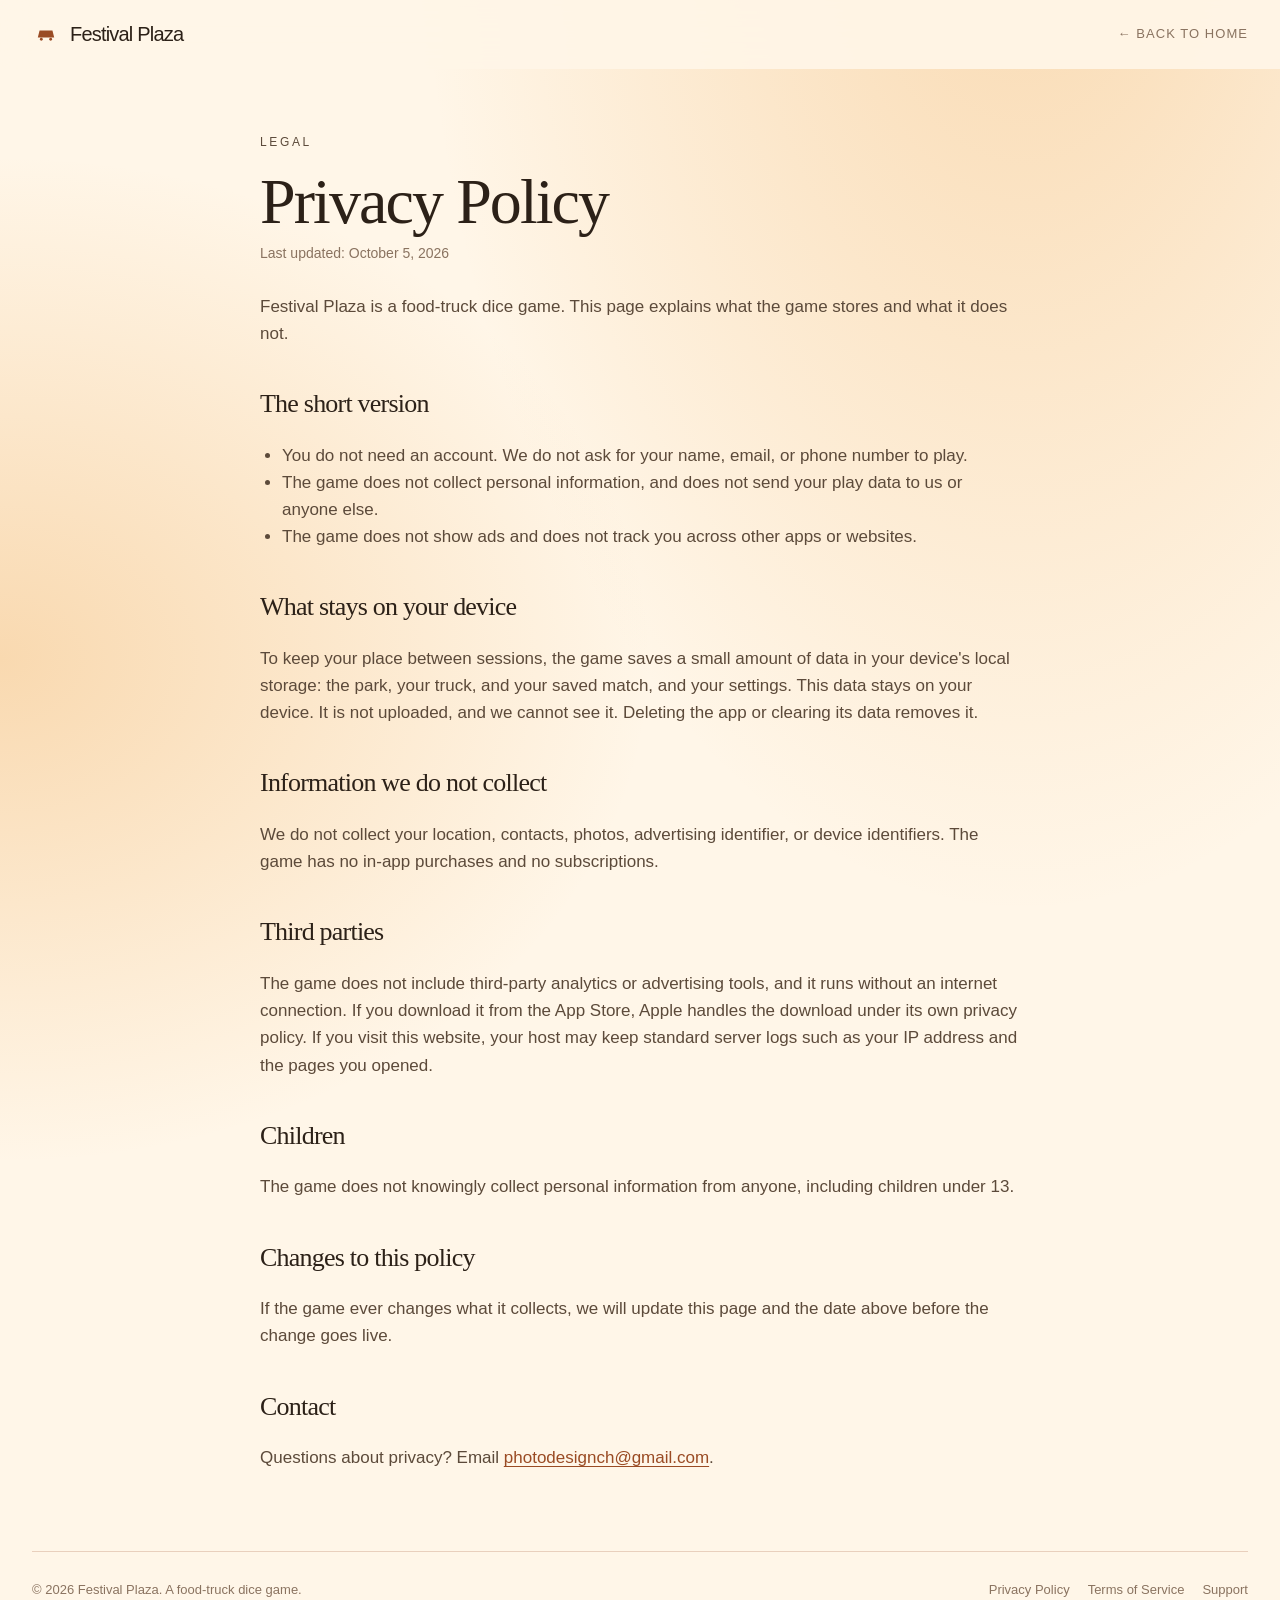
==== privacy.html @ 1b6e2250 "initial page" ====
<!doctype html>
<html lang="en">
<head>
<meta charset="utf-8">
<meta name="viewport" content="width=device-width, initial-scale=1">
<meta name="theme-color" content="#fff6e8">
<meta name="description" content="How Festival Plaza handles your information.">
<title>Privacy Policy — Festival Plaza</title>
<link rel="icon" href="data:image/svg+xml,%3Csvg xmlns='http://www.w3.org/2000/svg' viewBox='0 0 64 64'%3E%3Crect width='64' height='64' rx='16' fill='%23fff6e8'/%3E%3Cpath d='M18 40h28l-4-16H22z' fill='%239a4b24'/%3E%3Ccircle cx='24' cy='44' r='3' fill='%232c2118'/%3E%3Ccircle cx='40' cy='44' r='3' fill='%232c2118'/%3E%3C/svg%3E">
<link rel="stylesheet" href="styles.css">
</head>
<body>
<header class="nav">
  <a class="brand" href="index.html" aria-label="Festival Plaza home"><svg viewBox="0 0 48 48" fill="none" aria-hidden="true"><path d="M10 30h28l-3-12H13z" fill="currentColor"/><circle cx="16" cy="33" r="2.4" fill="currentColor"/><circle cx="32" cy="33" r="2.4" fill="currentColor"/></svg>Festival Plaza</a>
  <nav class="nav-links" aria-label="Page"><a href="index.html">&larr; Back to home</a></nav>
</header>
<main class="legal">

<p class="kicker">Legal</p>
<h1>Privacy Policy</h1>
<p class="updated">Last updated: October 5, 2026</p>
<p>Festival Plaza is a food-truck dice game. This page explains what the game stores and what it does not.</p>

<h2>The short version</h2>
<ul>
<li>You do not need an account. We do not ask for your name, email, or phone number to play.</li>
<li>The game does not collect personal information, and does not send your play data to us or anyone else.</li>
<li>The game does not show ads and does not track you across other apps or websites.</li>
</ul>

<h2>What stays on your device</h2>
<p>To keep your place between sessions, the game saves a small amount of data in your device's local storage: the park, your truck, and your saved match, and your settings. This data stays on your device. It is not uploaded, and we cannot see it. Deleting the app or clearing its data removes it.</p>

<h2>Information we do not collect</h2>
<p>We do not collect your location, contacts, photos, advertising identifier, or device identifiers. The game has no in-app purchases and no subscriptions.</p>

<h2>Third parties</h2>
<p>The game does not include third-party analytics or advertising tools, and it runs without an internet connection. If you download it from the App Store, Apple handles the download under its own privacy policy. If you visit this website, your host may keep standard server logs such as your IP address and the pages you opened.</p>

<h2>Children</h2>
<p>The game does not knowingly collect personal information from anyone, including children under 13.</p>

<h2>Changes to this policy</h2>
<p>If the game ever changes what it collects, we will update this page and the date above before the change goes live.</p>

<h2>Contact</h2>
<p>Questions about privacy? Email <a href="mailto:photodesignch@gmail.com">photodesignch@gmail.com</a>.</p>

</main>
<footer>
  <p>&copy; 2026 Festival Plaza. A food-truck dice game.</p>
  <p class="legal-links"><a href="privacy.html">Privacy Policy</a> <a href="terms.html">Terms of Service</a> <a href="support.html">Support</a></p>
</footer>
</body>
</html>
---- styles.css ----
:root {
  --bg: #fff6e8;
  --bg-raise: #fffaf3;
  --ink: #2c2118;
  --body: #5c4a3a;
  --muted: #8a7360;
  --line: rgba(154, 75, 36, 0.22);
  --accent: #9a4b24;
  --accent-ink: #fff8ef;
  --amber: #8a5a18;
  --glow: rgba(238, 163, 71, 0.35);
  --shadow: 0 24px 60px rgba(80, 40, 10, 0.12);
  --nav: rgba(255, 246, 232, 0.92);
  --frame: #fffaf3;
  --panel: rgba(255, 255, 255, 0.7);
  --viewer: #fffaf3;
  --serif: "Iowan Old Style", "Palatino Linotype", Palatino, Georgia, serif;
  --sans: "Avenir Next", Avenir, "Segoe UI", sans-serif;
}

* { box-sizing: border-box; }
html { scroll-behavior: smooth; }
body {
  margin: 0;
  background:
    radial-gradient(ellipse at 80% -10%, var(--glow), transparent 42%),
    radial-gradient(ellipse at 0% 40%, var(--glow), transparent 36%),
    var(--bg);
  color: var(--ink);
  font: 17px/1.6 var(--sans);
  -webkit-font-smoothing: antialiased;
}
img { max-width: 100%; height: auto; display: block; }
a { color: inherit; }
button, a { -webkit-tap-highlight-color: transparent; }
:focus-visible { outline: 2px solid var(--accent); outline-offset: 3px; }

.skip {
  position: absolute;
  left: 12px;
  top: 12px;
  transform: translateY(-160%);
  background: var(--accent);
  color: var(--accent-ink);
  padding: 8px 12px;
  z-index: 20;
}
.skip:focus { transform: none; }

.nav {
  position: sticky;
  top: 0;
  z-index: 10;
  display: flex;
  align-items: center;
  gap: 28px;
  padding: 18px 32px;
  background: var(--nav);
  backdrop-filter: blur(16px);
  border-bottom: 1px solid transparent;
}
.nav-links { display: flex; gap: 22px; margin-left: auto; }
.nav-links a {
  color: var(--muted);
  text-decoration: none;
  font-size: 13px;
  letter-spacing: 0.08em;
  text-transform: uppercase;
}
.nav-links a:hover { color: var(--ink); }
.brand {
  display: flex;
  align-items: center;
  gap: 10px;
  text-decoration: none;
  font-size: 20px;
  letter-spacing: -0.04em;
}
.brand svg { width: 28px; height: 28px; color: var(--accent); }
.brand span { color: var(--accent); }

.hero {
  display: grid;
  grid-template-columns: minmax(280px, 0.85fr) 1.25fr;
  gap: 48px;
  align-items: end;
  width: min(1440px, calc(100% - 64px));
  margin: 0 auto;
  padding: 72px 0 36px;
}
.kicker {
  margin: 0 0 18px;
  color: var(--accent);
  font-size: 12px;
  letter-spacing: 0.22em;
  text-transform: uppercase;
}
h1, h2, h3 { font-family: var(--serif); font-weight: 500; letter-spacing: -0.03em; }
h1 {
  margin: 0;
  font-size: clamp(52px, 6vw, 84px);
  line-height: 0.96;
}
.lede {
  max-width: 38rem;
  color: var(--body);
  font-size: 18px;
  margin: 24px 0 0;
}
.hero-actions { display: flex; flex-wrap: wrap; gap: 12px; margin-top: 28px; }
.btn, button.store {
  display: inline-flex;
  align-items: center;
  justify-content: center;
  text-decoration: none;
  background: var(--accent);
  color: var(--accent-ink);
  font: 600 16px/1 var(--sans);
  padding: 14px 18px;
  border-radius: 10px;
  border: 1px solid var(--accent);
  cursor: pointer;
}
.btn.ghost, button.store.ghost {
  background: transparent;
  color: var(--ink);
  border-color: var(--line);
}
.btn:hover, button.store:hover { filter: brightness(1.08); }
.fine {
  margin: 16px 0 0;
  color: var(--muted);
  font-size: 13px;
}

.hero-shot { margin: 0; }
.frame {
  margin: 0;
  padding: 0;
  border: 1px solid var(--line);
  border-radius: 18px;
  overflow: hidden;
  background: var(--frame);
  box-shadow: var(--shadow);
}
.frame img, .shot img { width: 100%; }
button.shot {
  display: block;
  width: 100%;
  padding: 0;
  border: 0;
  background: none;
  color: inherit;
  cursor: zoom-in;
  text-align: left;
  font: inherit;
}
.caption {
  margin: 10px 2px 0;
  color: var(--muted);
  font-size: 13px;
  letter-spacing: 0.01em;
}

.facts {
  width: min(1440px, calc(100% - 64px));
  margin: 28px auto 0;
  padding: 0;
  list-style: none;
  display: grid;
  grid-template-columns: repeat(5, 1fr);
  border-top: 1px solid var(--line);
  border-bottom: 1px solid var(--line);
}
.facts li { padding: 22px 18px 22px 0; }
.facts strong {
  display: block;
  font-family: var(--serif);
  font-size: 34px;
  font-weight: 500;
  letter-spacing: -0.04em;
  line-height: 1;
}
.facts span { display: block; margin-top: 8px; color: var(--muted); font-size: 13px; }

.section {
  width: min(1440px, calc(100% - 64px));
  margin: 0 auto;
  padding: 96px 0 0;
  scroll-margin-top: 72px;
}
.section h2 {
  margin: 8px 0 12px;
  font-size: clamp(36px, 4vw, 56px);
  line-height: 1.05;
  max-width: 18ch;
}
.section .intro { max-width: 42rem; color: var(--body); margin: 0 0 28px; }

.split {
  display: grid;
  grid-template-columns: 0.8fr 1.2fr;
  gap: 36px;
  align-items: start;
}
.split.flip { grid-template-columns: 1.2fr 0.8fr; }
.split.flip .copy { order: 2; }

.pair {
  display: grid;
  grid-template-columns: 1.2fr 0.8fr;
  gap: 16px;
}
.stack { display: grid; gap: 16px; }

.cinema {
  width: min(1440px, calc(100% - 64px));
  margin: 88px auto 0;
  display: grid;
  grid-template-columns: 1.4fr 1fr;
  gap: 16px;
}
.cinema .tall { grid-row: span 2; }

.orders {
  display: grid;
  grid-template-columns: repeat(3, 1fr);
  gap: 12px;
  margin-top: 8px;
}
.orders article {
  border: 1px solid var(--line);
  border-radius: 14px;
  padding: 16px;
  background: var(--panel);
  min-height: 150px;
}
.orders em {
  display: block;
  font-style: normal;
  color: var(--accent);
  font-size: 12px;
  letter-spacing: 0.16em;
}
.orders h3 { margin: 14px 0 8px; font-size: 22px; }
.orders p { margin: 0; color: var(--muted); font-size: 14px; }

.races {
  display: grid;
  grid-template-columns: repeat(3, 1fr);
  gap: 12px;
  margin-top: 16px;
}
.races article {
  border: 1px solid var(--line);
  border-radius: 14px;
  padding: 18px 18px 16px;
  background: var(--panel);
  border-top: 3px solid var(--race, var(--accent));
}
.races h3 { margin: 0 0 4px; font-size: 26px; color: var(--race, var(--ink)); }
.races .species { margin: 0 0 10px; color: var(--muted); font-size: 13px; letter-spacing: 0.08em; }
.races p { margin: 0; color: var(--body); font-size: 14px; }

.device-block { margin-top: 42px; }
.device-block h3 { margin: 0; font-size: 34px; }
.device-block .meta { margin: 8px 0 18px; color: var(--muted); font-size: 14px; max-width: 46rem; }
.ipad-stage {
  display: grid;
  grid-template-columns: minmax(0, 1.45fr) minmax(200px, 0.55fr);
  gap: 18px;
  align-items: start;
}
.phone-stage {
  display: grid;
  grid-template-columns: minmax(180px, 250px) minmax(0, 1fr);
  gap: 22px;
  align-items: center;
}
.bezel {
  background: var(--frame);
  border: 1px solid var(--line);
  box-shadow: var(--shadow);
}
.bezel.ipad-land, .bezel.ipad-port { border-radius: 22px; padding: 12px; }
.bezel.phone-port { border-radius: 34px; padding: 10px; }
.bezel.phone-land { border-radius: 28px; padding: 10px 12px; }
.bezel img { border-radius: 12px; }
.bezel.phone-port img { border-radius: 26px; }
.bezel.phone-land img { border-radius: 18px; }
.more-shots {
  display: grid;
  grid-template-columns: repeat(4, minmax(0, 1fr));
  gap: 14px;
  margin-top: 18px;
}
.more-shots .span2 { grid-column: span 2; }
.more-shots figure { margin: 0; }

.gallery {
  display: grid;
  grid-template-columns: repeat(3, 1fr);
  gap: 18px 14px;
}
.gallery figure { margin: 0; }

.note { margin-top: 22px; color: var(--muted); font-size: 13px; }

footer {
  width: min(1440px, calc(100% - 64px));
  margin: 80px auto 0;
  padding: 28px 0 48px;
  border-top: 1px solid var(--line);
  display: flex;
  justify-content: space-between;
  gap: 24px;
  color: var(--muted);
  font-size: 13px;
}
footer p { margin: 0; max-width: 46rem; }

#viewer {
  width: min(1200px, calc(100% - 32px));
  padding: 0;
  border: 1px solid var(--line);
  border-radius: 16px;
  background: var(--viewer);
  color: var(--ink);
  box-shadow: var(--shadow);
}
#viewer::backdrop { background: rgba(8, 6, 5, 0.82); }
#viewer img { width: 100%; max-height: 82vh; object-fit: contain; background: var(--frame); }
#viewer p { margin: 0; padding: 12px 16px 16px; color: var(--body); font-size: 14px; }
#viewer form { position: absolute; top: 10px; right: 10px; }
#viewer button {
  border: 1px solid var(--line);
  background: var(--nav);
  color: var(--ink);
  border-radius: 999px;
  padding: 8px 12px;
  cursor: pointer;
}

@media (max-width: 980px) {
  .hero, .split, .split.flip, .cinema, .pair, .facts, .orders, .races, .gallery {
    grid-template-columns: 1fr;
  }
  .split.flip .copy { order: 0; }
  .cinema .tall { grid-row: auto; }
  .facts { grid-template-columns: 1fr 1fr; }
  .facts li:last-child { grid-column: 1 / -1; }
  .orders, .ipad-stage, .phone-stage, .more-shots { grid-template-columns: 1fr; }
  .more-shots .span2 { grid-column: auto; }
  .phone-stage { justify-items: center; }
  .bezel.phone-port { width: min(260px, 100%); }
  .nav { padding: 14px 16px; gap: 12px; }
  .nav-links { display: none; }
  .hero, .section, .cinema, .facts, footer { width: min(1440px, calc(100% - 32px)); }
  .hero { padding-top: 36px; gap: 28px; }
  h1 { font-size: 46px; }
}

@media (prefers-reduced-motion: reduce) {
  html { scroll-behavior: auto; }
}

/* legal and support pages */
.legal { width: min(760px, calc(100% - 32px)); margin: 0 auto; padding: 64px 0 0; }
.legal h1 { font-size: clamp(40px, 6vw, 64px); line-height: 1; margin: 0 0 8px; }
.legal h2 { font-size: 26px; margin: 36px 0 8px; }
.legal p, .legal li { color: var(--body); }
.legal ul { padding-left: 22px; }
.legal a { color: var(--accent); text-underline-offset: 3px; }
.legal .updated { color: var(--muted); font-size: 14px; margin: 0 0 28px; }
.contact-card { margin: 28px 0 8px; padding: 6px 22px 10px; border: 1px solid var(--line); border-radius: 16px; background: var(--panel); }
.contact-card h2 { margin-top: 16px; }
.legal details { border-bottom: 1px solid var(--line); padding: 14px 0; }
.legal summary { cursor: pointer; font-weight: 600; color: var(--ink); }
.legal details p { margin: 10px 0 0; }
.legal-links { display: flex; flex-wrap: wrap; gap: 18px; }
.legal-links a { text-decoration: none; }
.legal-links a:hover { color: var(--ink); text-decoration: underline; }
@media (max-width: 980px) { .nav-links { display: flex; margin-left: auto; } .nav-links a:not(:last-child) { display: none; } footer { flex-direction: column; } }
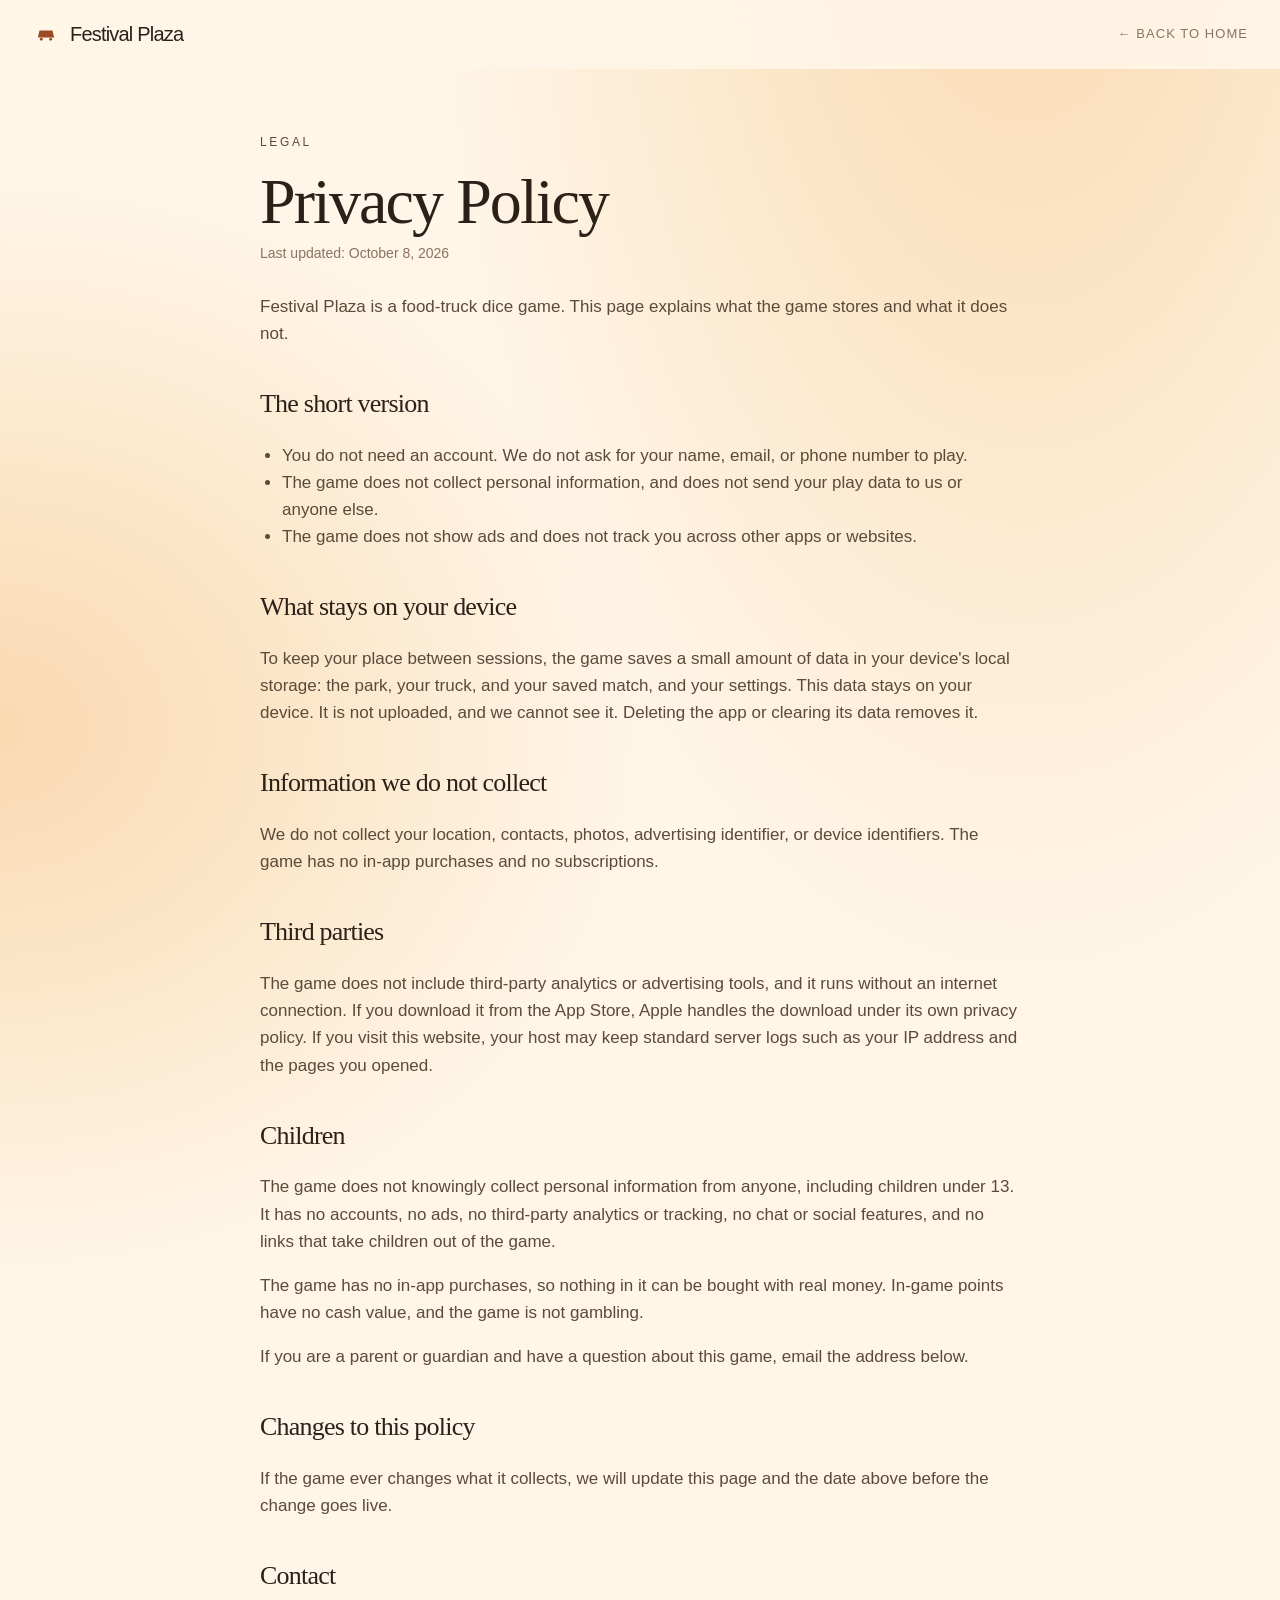
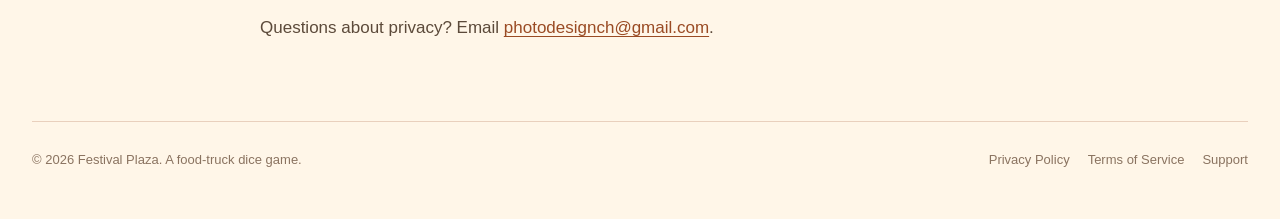
==== commit 2b222855: "update privacy.html" ====
--- a/privacy.html
+++ b/privacy.html
@@ -18,7 +18,7 @@
 
 <p class="kicker">Legal</p>
 <h1>Privacy Policy</h1>
-<p class="updated">Last updated: October 5, 2026</p>
+<p class="updated">Last updated: October 8, 2026</p>
 <p>Festival Plaza is a food-truck dice game. This page explains what the game stores and what it does not.</p>
 
 <h2>The short version</h2>
@@ -38,7 +38,9 @@
 <p>The game does not include third-party analytics or advertising tools, and it runs without an internet connection. If you download it from the App Store, Apple handles the download under its own privacy policy. If you visit this website, your host may keep standard server logs such as your IP address and the pages you opened.</p>
 
 <h2>Children</h2>
-<p>The game does not knowingly collect personal information from anyone, including children under 13.</p>
+<p>The game does not knowingly collect personal information from anyone, including children under 13. It has no accounts, no ads, no third-party analytics or tracking, no chat or social features, and no links that take children out of the game.</p>
+<p>The game has no in-app purchases, so nothing in it can be bought with real money. In-game points have no cash value, and the game is not gambling.</p>
+<p>If you are a parent or guardian and have a question about this game, email the address below.</p>
 
 <h2>Changes to this policy</h2>
 <p>If the game ever changes what it collects, we will update this page and the date above before the change goes live.</p>
